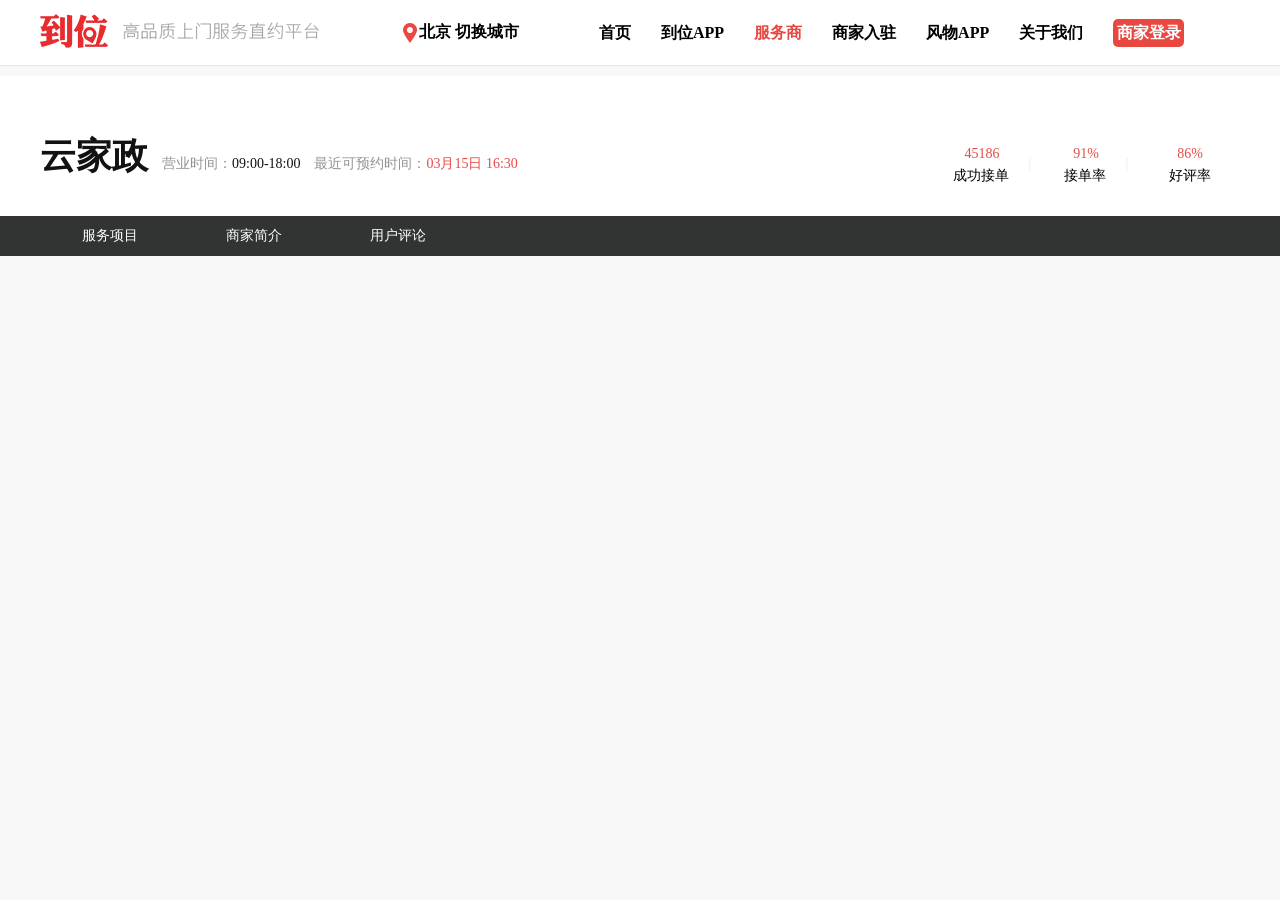
==== yunjiazheng.html @ d49d968a "demo" ====
<!DOCTYPE html>
<html lang="en">
<head>
    <meta charset="UTF-8">
    <title>云家政_官方直约店 - 到位上门服务_品质保障</title>
    <link rel="stylesheet" href="./reset/reset.css">
    <link rel="stylesheet" href="./css/header.css">
    <link rel="stylesheet" href="./css/shangjia.css">
</head>
<body>
    <header class="header">
        <div class="header_container">
            <div class="header_logo">
                <a href="javascript:" class="header_logo_a">
                    <img src="./images/shouye/logo.png" alt="">
                </a>
            </div>
            <ul class="header_nav">
                <li class="nav_item">
                    <a href="javascript:" class="nav_city">
                        <img src="./images/shouye/citypoint.png">
                        <span>北京</span>
                        <span>切换城市</span>
                    </a>
                </li>
                <li class="nav_item">
                    <a class="nav_item_link nav_red" href="javascript:">首页</a>
                </li>
                <li class="nav_item">
                    <a class="nav_item_link" href="javascript:">到位APP</a>
                </li>
                <li class="nav_item">
                    <a class="nav_item_link" href="javascript:" style="color:#e94840">服务商</a>
                </li>
                <li class="nav_item">
                    <a class="nav_item_link" href="javascript:">商家入驻</a>
                </li>
                <li class="nav_item">
                    <a class="nav_item_link" href="javascript:">风物APP</a>
                </li>
                <li class="nav_item">
                    <a class="nav_item_link" href="javascript:">关于我们</a>
                </li>
                <li class="nav_item nav_login">
                    <a class="nav_item_link nav_item_login" href="javascript:">商家登录</a>
                </li>
            </ul>
        </div>
    </header>
    <div class="htit">
        <div class="htit_center">
            <div class="htit_left">
                <div class="htit_name">云家政</div>
                <span>营业时间：<i>09:00-18:00</i></span>
                <span>最近可预约时间：<i class="htit_red">03月15日 16:30</i></span>
            </div>
            <div class="htit_right">
                <ul class="order_list">
                    <li><i>45186</i>成功接单<em>|</em></li>
                    <li><i>91%</i>接单率<em>|</em></li>
                    <li><i>86%</i>好评率</li>
                </ul>
            </div>
        </div>
    </div>
    <div class="seller_nav">
        <ul>
            <li><a href="javascript:">服务项目</a></li>
            <li><a href="javascript:">商家简介</a></li>
            <li><a href="javascript:">用户评论</a></li>
        </ul>
    </div>
    <div class="seller_detail">
        <div class="detail_left"></div>
        <div class="detail_left"></div>
    </div>
</body>
<script>
</script>
</html>
---- css/header.css ----
body {
  width: 100%;
  height: 100%;
  background: #fbf8f8;
}
body .header {
  width: 100%;
  height: 65px;
  background: #ffffff;
  border-bottom: solid 1px #e5e5e5;
}
body .header .header_container {
  height: 100%;
  width: 1200px;
  margin: 0 auto;
  display: flex;
}
body .header .header_container .header_logo {
  align-self: center;
  float: left;
  width: 280px;
}
body .header .header_container .header_logo .header_logo_a {
  float: left;
  display: inline-block;
  width: 280px;
  height: 100%;
}
body .header .header_container .header_logo .header_logo_a .header_logo img {
  position: absolute;
  width: 280px;
  height: 40px;
}
body .header .header_container .header_nav {
  align-self: center;
  width: 825px;
  height: 42px;
  margin-left: 50px;
  display: flex;
}
body .header .header_container .header_nav .nav_item {
  align-self: center;
  float: left;
  margin-left: 30px;
}
body .header .header_container .header_nav .nav_item .nav_item_link {
  font-weight: 600;
  color: #000;
}
body .header .header_container .header_nav .nav_item_link:hover {
  color: #e94840;
}
body .header .header_container .header_nav .nav_city {
  margin-right: 50px;
  align-self: center;
}
body .header .header_container .header_nav .nav_city > img {
  width: 20px;
  vertical-align: middle;
  line-height: 20px;
  margin-right: -5px;
}
body .header .header_container .header_nav .nav_city > span {
  font-weight: 700;
  color: #000;
  vertical-align: middle;
}
body .header .header_container .header_nav .nav_city > span:hover {
  color: #e94840;
}
body .header .header_container .header_nav .nav_login {
  width: 71px;
  height: 28px;
  background: #e94840;
  text-align: center;
  border-radius: 5px;
}
body .header .header_container .header_nav .nav_login .nav_item_login {
  line-height: 28px;
  color: #ffffff;
}
---- css/shangjia.css ----
body {
  background: #f8f8f8;
}
body .htit {
  width: 100%;
  height: 140px;
  margin: 10px auto 0;
  background: #fff;
}
body .htit .htit_center {
  width: 1200px;
  margin: 0 auto;
}
body .htit .htit_center .htit_left {
  float: left;
  margin-top: 10px;
  height: 120px;
}
body .htit .htit_center .htit_left .htit_name {
  font-size: 36px;
  font-weight: 700;
  line-height: 140px;
  color: #121212;
  display: inline-block;
}
body .htit .htit_center .htit_left > span {
  font-size: 14px;
  margin-left: 10px;
  color: #929292;
}
body .htit .htit_center .htit_left > span > i {
  font-style: normal;
  color: #121212;
  font-size: 14px;
}
body .htit .htit_center .htit_left > span .htit_red {
  color: #e84b47;
}
body .htit .htit_center .htit_right {
  float: right;
  height: 120px;
  margin-top: 15px;
}
body .htit .htit_center .htit_right .order_list > li {
  display: inline-block;
  line-height: 22px;
  width: 100px;
  text-align: center;
  margin-top: 52px;
  font-size: 14px;
}
body .htit .htit_center .htit_right .order_list > li > i {
  font-style: normal;
  display: block;
  color: #e84b47;
}
body .htit .htit_center .htit_right .order_list > li > em {
  font-style: normal;
  position: relative;
  bottom: 12px;
  left: 20px;
  color: #e5e5e5;
}
body .seller_nav {
  width: 100%;
  height: 40px;
  background: #323434;
}
body .seller_nav > ul {
  width: 1200px;
  margin: 0 auto;
}
body .seller_nav > ul > li {
  cursor: pointer;
  display: inline-block;
  width: 140px;
  height: 40px;
  text-align: center;
  line-height: 40px;
  font-size: 14px;
}
body .seller_nav > ul > li > a {
  color: #fff;
  text-align: center;
}
body .seller_nav > ul > li:hover {
  background: #424242;
}
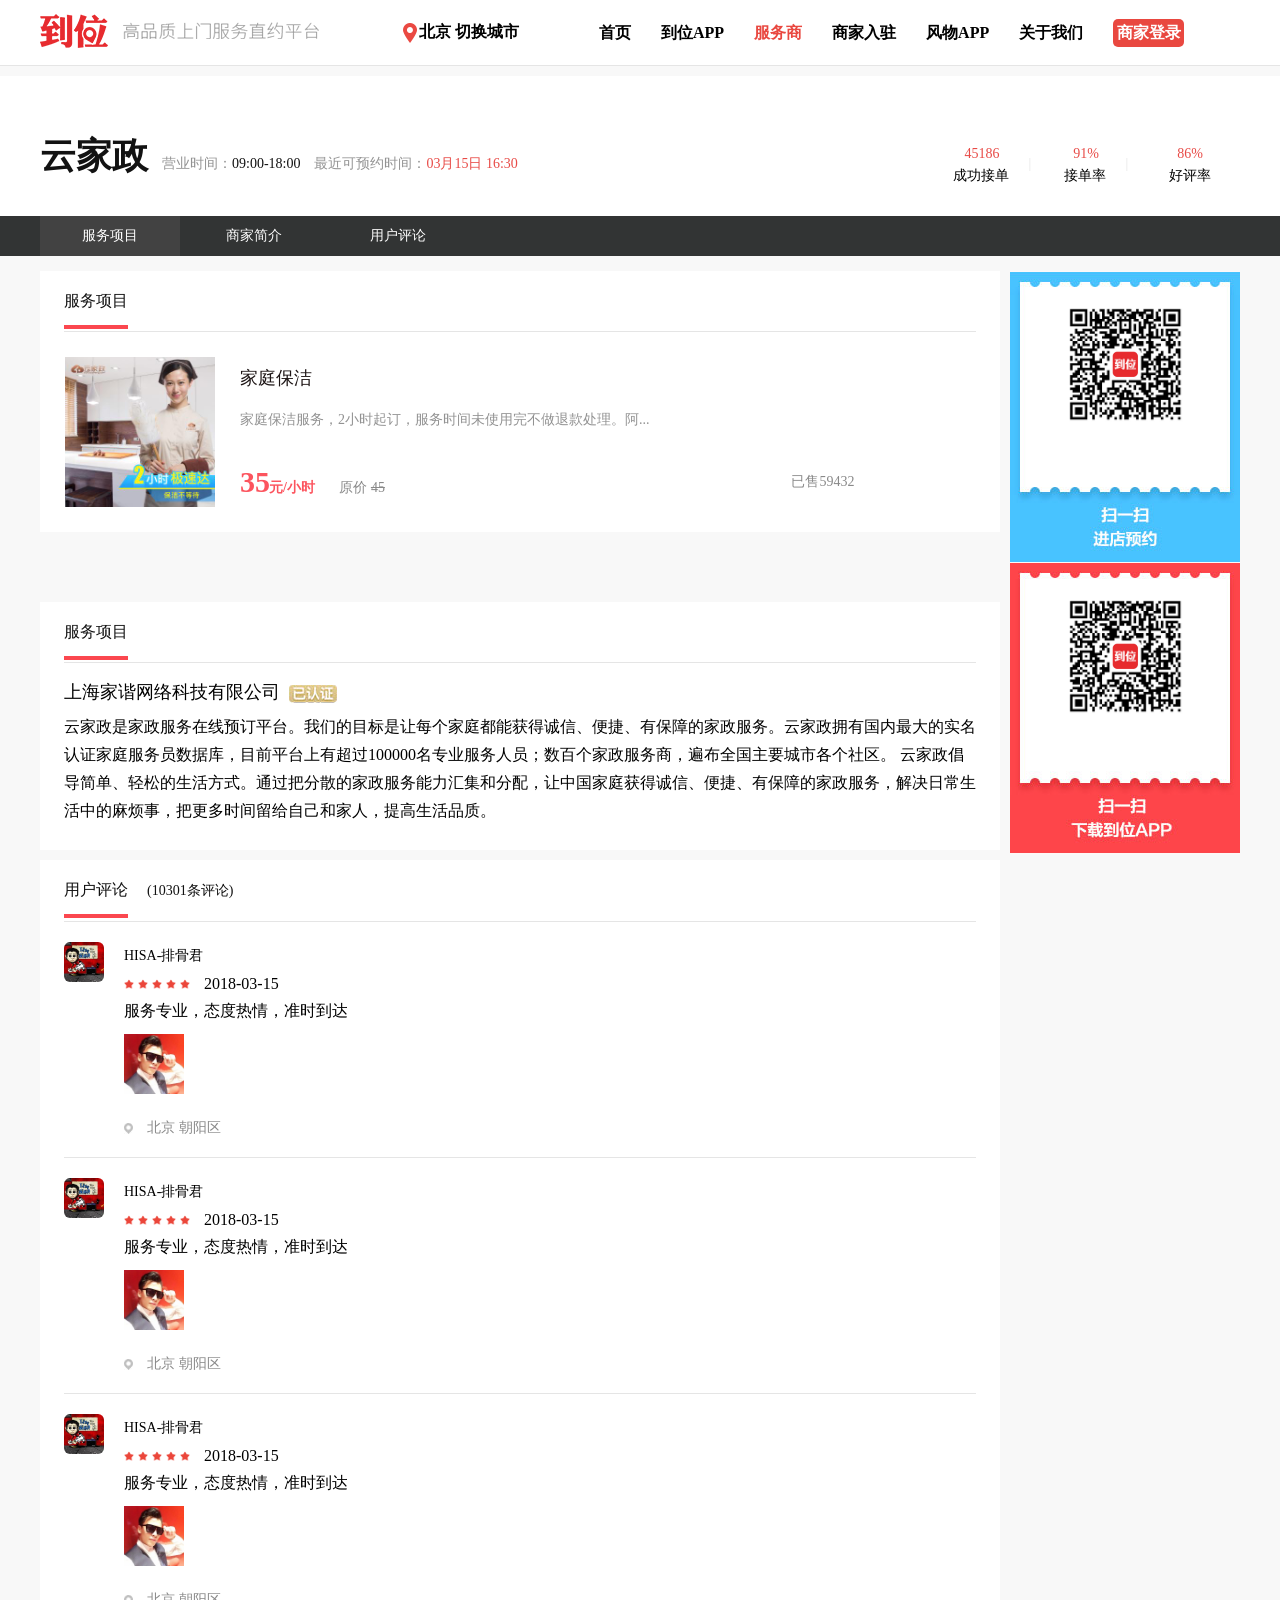
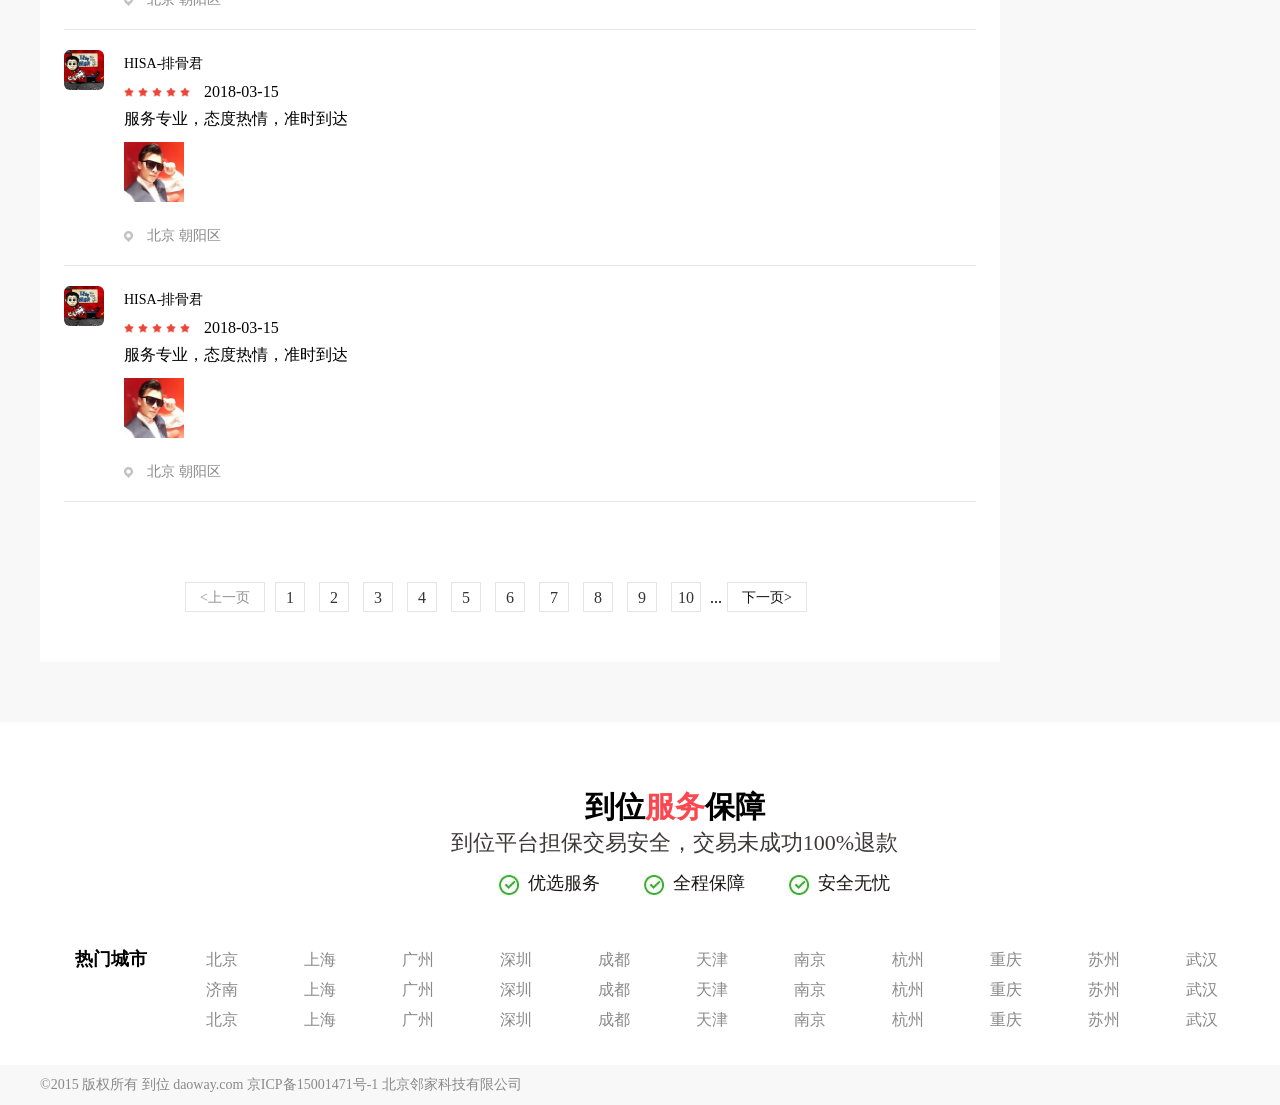
==== commit f847a316: "update" ====
--- a/yunjiazheng.html
+++ b/yunjiazheng.html
@@ -6,6 +6,7 @@
     <link rel="stylesheet" href="./reset/reset.css">
     <link rel="stylesheet" href="./css/header.css">
     <link rel="stylesheet" href="./css/shangjia.css">
+    <!--<link rel="stylesheet" href="./css/footer.css">-->
 </head>
 <body>
     <header class="header">
@@ -65,15 +66,275 @@
     </div>
     <div class="seller_nav">
         <ul>
-            <li><a href="javascript:">服务项目</a></li>
+            <li class="change_color"><a href="javascript:">服务项目</a></li>
             <li><a href="javascript:">商家简介</a></li>
             <li><a href="javascript:">用户评论</a></li>
         </ul>
     </div>
     <div class="seller_detail">
-        <div class="detail_left"></div>
-        <div class="detail_left"></div>
+        <div class="detail_left">
+            <div class="serve_demo">
+                <span>
+                    <i>服务项目</i>
+                </span>
+            </div>
+            <div class="serve_content">
+                <a href="javascript:">
+                    <div class="content_total">
+                        <img src="./images/shangjia/47bb440b-5292-4100-8b16-88779f759bf5_thumb.jpg" >
+                        <span class="total_center">
+                            <span class="total_title">家庭保洁</span>
+                            <i class="total_detail">家庭保洁服务，2小时起订，服务时间未使用完不做退款处理。阿...</i>
+                            <span class="total_money">
+                                <i class="total_price">35</i>
+                                <i class="total_time">元/小时</i>
+                                <i class="old_price">原价</i>
+                                <i class="old_price_a">45</i>
+                                <i class="sell_num">已售59432</i>
+                            </span>
+                        </span>
+                    </div>
+                </a>
+            </div>
+            <div class="serve_blank"></div>
+            <div class="seller_synopsis">
+                <div class="synopsis_title">
+                    <span>
+                        <i>服务项目</i>
+                    </span>
+                </div>
+                <div class="company_name">
+                    <span>上海家谐网络科技有限公司</span>
+                    <img src="./images/yunjiazheng/renzheng.jpg">
+                </div>
+                <p class="company_synopsis">云家政是家政服务在线预订平台。我们的目标是让每个家庭都能获得诚信、便捷、有保障的家政服务。云家政拥有国内最大的实名认证家庭服务员数据库，目前平台上有超过100000名专业服务人员；数百个家政服务商，遍布全国主要城市各个社区。
+                    云家政倡导简单、轻松的生活方式。通过把分散的家政服务能力汇集和分配，让中国家庭获得诚信、便捷、有保障的家政服务，解决日常生活中的麻烦事，把更多时间留给自己和家人，提高生活品质。
+                </p>
+            </div>
+            <div class="page_blank"></div>
+            <div class="user_assess">
+                <div class="assess_title">
+                    <span>
+                        <i>用户评论</i>
+                    </span>
+                    <i class="count">(10301条评论)</i>
+                </div>
+                <div class="assess_list">
+                    <div class="assess_item">
+                        <img src="./images/yunjiazheng/132%20(3).jpg" alt="">
+                        <ul class="comment">
+                            <li class="user_name">HISA-排骨君</li>
+                            <li class="user_info">
+                                <span class="star">
+                                    <img src="./images/yunjiazheng/red_star.png">
+                                    <img src="./images/yunjiazheng/red_star.png">
+                                    <img src="./images/yunjiazheng/red_star.png">
+                                    <img src="./images/yunjiazheng/red_star.png">
+                                    <img src="./images/yunjiazheng/red_star.png">
+                                </span>
+                                <span class="date">2018-03-15</span>
+                            </li>
+                            <li class="comments_detail"><span>服务专业，态度热情，准时到达</span></li>
+                            <li class="comments_img">
+                                <img src="./images/yunjiazheng/132%20(2).jpg">
+                            </li>
+                            <li class="city_position">
+                                <img src="./images/yunjiazheng/position.jpg" >
+                                <span>北京 朝阳区</span>
+                            </li>
+                        </ul>
+                    </div>
+                    <div class="assess_item">
+                        <img src="./images/yunjiazheng/132%20(3).jpg" alt="">
+                        <ul class="comment">
+                            <li class="user_name">HISA-排骨君</li>
+                            <li class="user_info">
+                                <span class="star">
+                                    <img src="./images/yunjiazheng/red_star.png">
+                                    <img src="./images/yunjiazheng/red_star.png">
+                                    <img src="./images/yunjiazheng/red_star.png">
+                                    <img src="./images/yunjiazheng/red_star.png">
+                                    <img src="./images/yunjiazheng/red_star.png">
+                                </span>
+                                <span class="date">2018-03-15</span>
+                            </li>
+                            <li class="comments_detail"><span>服务专业，态度热情，准时到达</span></li>
+                            <li class="comments_img">
+                                <img src="./images/yunjiazheng/132%20(2).jpg">
+                            </li>
+                            <li class="city_position">
+                                <img src="./images/yunjiazheng/position.jpg" >
+                                <span>北京 朝阳区</span>
+                            </li>
+                        </ul>
+                    </div>
+                    <div class="assess_item">
+                        <img src="./images/yunjiazheng/132%20(3).jpg" alt="">
+                        <ul class="comment">
+                            <li class="user_name">HISA-排骨君</li>
+                            <li class="user_info">
+                                <span class="star">
+                                    <img src="./images/yunjiazheng/red_star.png">
+                                    <img src="./images/yunjiazheng/red_star.png">
+                                    <img src="./images/yunjiazheng/red_star.png">
+                                    <img src="./images/yunjiazheng/red_star.png">
+                                    <img src="./images/yunjiazheng/red_star.png">
+                                </span>
+                                <span class="date">2018-03-15</span>
+                            </li>
+                            <li class="comments_detail"><span>服务专业，态度热情，准时到达</span></li>
+                            <li class="comments_img">
+                                <img src="./images/yunjiazheng/132%20(2).jpg">
+                            </li>
+                            <li class="city_position">
+                                <img src="./images/yunjiazheng/position.jpg" >
+                                <span>北京 朝阳区</span>
+                            </li>
+                        </ul>
+                    </div>
+                    <div class="assess_item">
+                        <img src="./images/yunjiazheng/132%20(3).jpg" alt="">
+                        <ul class="comment">
+                            <li class="user_name">HISA-排骨君</li>
+                            <li class="user_info">
+                                <span class="star">
+                                    <img src="./images/yunjiazheng/red_star.png">
+                                    <img src="./images/yunjiazheng/red_star.png">
+                                    <img src="./images/yunjiazheng/red_star.png">
+                                    <img src="./images/yunjiazheng/red_star.png">
+                                    <img src="./images/yunjiazheng/red_star.png">
+                                </span>
+                                <span class="date">2018-03-15</span>
+                            </li>
+                            <li class="comments_detail"><span>服务专业，态度热情，准时到达</span></li>
+                            <li class="comments_img">
+                                <img src="./images/yunjiazheng/132%20(2).jpg">
+                            </li>
+                            <li class="city_position">
+                                <img src="./images/yunjiazheng/position.jpg" >
+                                <span>北京 朝阳区</span>
+                            </li>
+                        </ul>
+                    </div>
+                    <div class="assess_item">
+                        <img src="./images/yunjiazheng/132%20(3).jpg" alt="">
+                        <ul class="comment">
+                            <li class="user_name">HISA-排骨君</li>
+                            <li class="user_info">
+                                <span class="star">
+                                    <img src="./images/yunjiazheng/red_star.png">
+                                    <img src="./images/yunjiazheng/red_star.png">
+                                    <img src="./images/yunjiazheng/red_star.png">
+                                    <img src="./images/yunjiazheng/red_star.png">
+                                    <img src="./images/yunjiazheng/red_star.png">
+                                </span>
+                                <span class="date">2018-03-15</span>
+                            </li>
+                            <li class="comments_detail"><span>服务专业，态度热情，准时到达</span></li>
+                            <li class="comments_img">
+                                <img src="./images/yunjiazheng/132%20(2).jpg">
+                            </li>
+                            <li class="city_position">
+                                <img src="./images/yunjiazheng/position.jpg" >
+                                <span>北京 朝阳区</span>
+                            </li>
+                        </ul>
+                    </div>
+                </div>
+            </div>
+            <div class="paging">
+                <div class="paging_center">
+                    <a class="last_page" href="javascript:">&lt上一页</a>
+                    <div class="page_num">
+                        <a href="javascript:">1</a>
+                        <a href="javascript:">2</a>
+                        <a href="javascript:">3</a>
+                        <a href="javascript:">4</a>
+                        <a href="javascript:">5</a>
+                        <a href="javascript:">6</a>
+                        <a href="javascript:">7</a>
+                        <a href="javascript:">8</a>
+                        <a href="javascript:">9</a>
+                        <a href="javascript:">10</a>
+                        <span>...</span>
+                    </div>
+                    <a class="next_page" href="javascript:">下一页&gt</a>
+                </div>
+            </div>
+        </div>
+        <div class="detail_right">
+            <div class="top_ad">
+                <img src="./images/yunjiazheng/daowayApp.png" >
+            </div>
+            <div class="bottom_ad">
+                <img src="./images/yunjiazheng/daowayApp.png" >
+            </div>
+        </div>
     </div>
+    <div class="footer_total">
+        <div class="main_baozhang">
+            <h2 class="baozhang_title">到位<i>服务</i>保障</h2>
+            <p>到位平台担保交易安全，交易未成功100%退款</p>
+        </div>
+        <div class="main_safe">
+            <ul>
+                <li>
+                    <img src="./images/shouye/anquan.jpg" alt="">
+                    <span>优选服务</span>
+                </li>
+                <li>
+                    <img src="./images/shouye/anquan.jpg" alt="">
+                    <span>全程保障</span>
+                </li>
+                <li>
+                    <img src="./images/shouye/anquan.jpg" alt="">
+                    <span>安全无忧</span>
+                </li>
+            </ul>
+        </div>
+        <div class="footer">
+            <div class="footer_city">
+                <div class="city_title">热门城市</div>
+                <div class="city">
+                    <a href="javascript:">北京</a>
+                    <a href="javascript:">上海</a>
+                    <a href="javascript:">广州</a>
+                    <a href="javascript:">深圳</a>
+                    <a href="javascript:">成都</a>
+                    <a href="javascript:">天津</a>
+                    <a href="javascript:">南京</a>
+                    <a href="javascript:">杭州</a>
+                    <a href="javascript:">重庆</a>
+                    <a href="javascript:">苏州</a>
+                    <a href="javascript:">武汉</a>
+                    <a href="javascript:">济南</a>
+                    <a href="javascript:">上海</a>
+                    <a href="javascript:">广州</a>
+                    <a href="javascript:">深圳</a>
+                    <a href="javascript:">成都</a>
+                    <a href="javascript:">天津</a>
+                    <a href="javascript:">南京</a>
+                    <a href="javascript:">杭州</a>
+                    <a href="javascript:">重庆</a>
+                    <a href="javascript:">苏州</a>
+                    <a href="javascript:">武汉</a>
+                    <a href="javascript:">北京</a>
+                    <a href="javascript:">上海</a>
+                    <a href="javascript:">广州</a>
+                    <a href="javascript:">深圳</a>
+                    <a href="javascript:">成都</a>
+                    <a href="javascript:">天津</a>
+                    <a href="javascript:">南京</a>
+                    <a href="javascript:">杭州</a>
+                    <a href="javascript:">重庆</a>
+                    <a href="javascript:">苏州</a>
+                    <a href="javascript:">武汉</a>
+                </div>
+            </div>
+        </div>
+    </div>
+    <p class="beian_final">©2015 版权所有 到位 daoway.com 京ICP备15001471号-1 北京邻家科技有限公司</p>
+
 </body>
 <script>
 </script>
--- a/css/header.css
+++ b/css/header.css
@@ -1,7 +1,7 @@
 body {
   width: 100%;
   height: 100%;
-  background: #fbf8f8;
+  overflow-x: hidden;
 }
 body .header {
   width: 100%;
@@ -65,7 +65,7 @@
   color: #000;
   vertical-align: middle;
 }
-body .header .header_container .header_nav .nav_city > span:hover {
+body .header .header_container .header_nav .nav_city .change_city:hover {
   color: #e94840;
 }
 body .header .header_container .header_nav .nav_login {
--- a/css/shangjia.css
+++ b/css/shangjia.css
@@ -1,4 +1,6 @@
 body {
+  width: 100%;
+  height: 100%;
   background: #f8f8f8;
 }
 body .htit {
@@ -83,6 +85,428 @@
   color: #fff;
   text-align: center;
 }
-body .seller_nav > ul > li:hover {
+body .seller_nav > ul .change_color {
   background: #424242;
 }
+body .seller_detail {
+  width: 1200px;
+  margin: 15px auto 0;
+}
+body .seller_detail .detail_left {
+  box-sizing: border-box;
+  width: 960px;
+  background: #fff;
+  float: left;
+  margin-bottom: 60px;
+  margin-right: 10px;
+}
+body .seller_detail .detail_left .serve_demo {
+  box-sizing: border-box;
+  width: 95%;
+  margin: 0 auto;
+  line-height: 60px;
+  border-bottom: 1px solid #e5e5e5;
+}
+body .seller_detail .detail_left .serve_demo > span {
+  box-sizing: border-box;
+}
+body .seller_detail .detail_left .serve_demo > span > i {
+  cursor: pointer;
+  font-style: normal;
+  color: #121212;
+  font-size: 16px;
+  border-bottom: 4px solid #fb474f;
+  padding-bottom: 16px;
+}
+body .seller_detail .detail_left .serve_content {
+  height: 200px;
+  width: 100%;
+}
+body .seller_detail .detail_left .serve_content > a {
+  color: #7e8c8d;
+}
+body .seller_detail .detail_left .serve_content > a .content_total {
+  height: 200px;
+  border-bottom: 1px solid #e5e5e5;
+}
+body .seller_detail .detail_left .serve_content > a .content_total > img {
+  width: 150px;
+  height: 150px;
+  margin: 25px;
+  float: left;
+}
+body .seller_detail .detail_left .serve_content > a .content_total .total_center {
+  position: relative;
+  top: 25px;
+  width: 64%;
+  float: left;
+  height: 42px;
+  line-height: 42px;
+}
+body .seller_detail .detail_left .serve_content > a .content_total .total_center > i {
+  text-align: left;
+  font-style: normal;
+  height: 42px;
+  line-height: 42px;
+}
+body .seller_detail .detail_left .serve_content > a .content_total .total_center .total_title {
+  display: block;
+  font-size: 18px;
+  color: #1d1515;
+}
+body .seller_detail .detail_left .serve_content > a .content_total .total_center .total_detail {
+  display: block;
+  color: #929292;
+  font-size: 14px;
+}
+body .seller_detail .detail_left .serve_content > a .content_total .total_center .total_money {
+  display: block;
+  height: 42px;
+  margin-top: 20px;
+}
+body .seller_detail .detail_left .serve_content > a .content_total .total_center .total_money > i {
+  text-align: left;
+  font-style: normal;
+  height: 42px;
+  line-height: 42px;
+}
+body .seller_detail .detail_left .serve_content > a .content_total .total_center .total_money .total_price {
+  font-size: 30px;
+  color: #fc545e;
+  font-weight: 700;
+}
+body .seller_detail .detail_left .serve_content > a .content_total .total_center .total_money .total_time {
+  margin-left: -5px;
+  color: #fc545e;
+  font-size: 14px;
+  font-weight: 700;
+}
+body .seller_detail .detail_left .serve_content > a .content_total .total_center .total_money .old_price {
+  font-size: 14px;
+  color: #898989;
+  margin-left: 20px;
+}
+body .seller_detail .detail_left .serve_content > a .content_total .total_center .total_money .old_price_a {
+  font-size: 14px;
+  color: #898989;
+  text-decoration: line-through;
+}
+body .seller_detail .detail_left .serve_content > a .content_total .total_center .total_money .sell_num {
+  font-size: 14px;
+  color: #898989;
+  float: right;
+  margin-left: -60px;
+}
+body .seller_detail .detail_left .serve_blank {
+  width: 100%;
+  display: block;
+  background: #f8f8f8;
+  height: 70px;
+}
+body .seller_detail .detail_left .seller_synopsis {
+  box-sizing: border-box;
+  width: 95%;
+  margin: 0 auto;
+  line-height: 60px;
+}
+body .seller_detail .detail_left .seller_synopsis .synopsis_title {
+  border-bottom: 1px solid #e5e5e5;
+}
+body .seller_detail .detail_left .seller_synopsis .synopsis_title > span {
+  box-sizing: border-box;
+}
+body .seller_detail .detail_left .seller_synopsis .synopsis_title > span > i {
+  cursor: pointer;
+  font-style: normal;
+  color: #121212;
+  font-size: 16px;
+  border-bottom: 4px solid #fb474f;
+  padding-bottom: 16px;
+}
+body .seller_detail .detail_left .seller_synopsis .company_name {
+  height: 40px;
+}
+body .seller_detail .detail_left .seller_synopsis .company_name > span {
+  line-height: 40px;
+  font-size: 18px;
+}
+body .seller_detail .detail_left .seller_synopsis .company_name > img {
+  margin-left: 5px;
+  vertical-align: middle;
+}
+body .seller_detail .detail_left .seller_synopsis .company_synopsis {
+  line-height: 28px;
+  margin: 10px 0 25px;
+  font-size: 16px;
+  text-align: left;
+}
+body .seller_detail .detail_left .page_blank {
+  width: 100%;
+  display: block;
+  background: #f8f8f8;
+  height: 10px;
+}
+body .seller_detail .detail_left .user_assess {
+  box-sizing: border-box;
+  width: 95%;
+  margin: 0 auto;
+  line-height: 60px;
+}
+body .seller_detail .detail_left .user_assess .assess_title {
+  border-bottom: 1px solid #e5e5e5;
+}
+body .seller_detail .detail_left .user_assess .assess_title > span {
+  box-sizing: border-box;
+}
+body .seller_detail .detail_left .user_assess .assess_title > span > i {
+  cursor: pointer;
+  font-style: normal;
+  color: #121212;
+  font-size: 16px;
+  border-bottom: 4px solid #fb474f;
+  padding-bottom: 16px;
+}
+body .seller_detail .detail_left .user_assess .assess_title .count {
+  font-style: normal;
+  color: #121212;
+  font-size: 14px;
+  margin-left: 15px;
+}
+body .seller_detail .detail_left .user_assess .assess_list {
+  width: 960px;
+}
+body .seller_detail .detail_left .user_assess .assess_list .assess_item {
+  width: 95%;
+  margin-top: 20px;
+  border-bottom: 1px solid #e5e5e5;
+  overflow: hidden;
+}
+body .seller_detail .detail_left .user_assess .assess_list .assess_item > img {
+  width: 40px;
+  height: 40px;
+  border-radius: 6px;
+  float: left;
+  vertical-align: middle;
+}
+body .seller_detail .detail_left .user_assess .assess_list .assess_item .comment {
+  cursor: pointer;
+  display: inline-block;
+  margin-left: 20px;
+  width: 92%;
+}
+body .seller_detail .detail_left .user_assess .assess_list .assess_item .comment > li {
+  width: auto;
+  height: auto;
+  display: block;
+  float: none;
+  padding: 0;
+  line-height: 28px;
+}
+body .seller_detail .detail_left .user_assess .assess_list .assess_item .comment .user_name {
+  font-size: 14px;
+}
+body .seller_detail .detail_left .user_assess .assess_list .assess_item .comment .user_info .star > img {
+  width: 10px;
+  height: 10px;
+}
+body .seller_detail .detail_left .user_assess .assess_list .assess_item .comment .user_info .date {
+  margin-left: 10px;
+}
+body .seller_detail .detail_left .user_assess .assess_list .assess_item .comment .comments_detail {
+  line-height: 26px;
+  font-size: 16px;
+}
+body .seller_detail .detail_left .user_assess .assess_list .assess_item .comment .comments_img {
+  margin: 10px auto;
+}
+body .seller_detail .detail_left .user_assess .assess_list .assess_item .comment .comments_img > img {
+  margin-right: 20px;
+  width: 60px;
+  height: 60px;
+}
+body .seller_detail .detail_left .user_assess .assess_list .assess_item .comment .city_position {
+  height: 40px;
+  color: #898989;
+}
+body .seller_detail .detail_left .user_assess .assess_list .assess_item .comment .city_position > img {
+  width: 9px;
+  height: 11px;
+  margin-right: 10px;
+  vertical-align: middle;
+}
+body .seller_detail .detail_left .user_assess .assess_list .assess_item .comment .city_position > span {
+  font-size: 14px;
+}
+body .seller_detail .detail_left .paging {
+  width: 100%;
+  margin: 0 auto;
+  height: 152px;
+  clear: both;
+  text-align: center;
+}
+body .seller_detail .detail_left .paging .paging_center {
+  padding-top: 30px;
+  margin-left: 140px;
+}
+body .seller_detail .detail_left .paging .paging_center > a {
+  display: inline-block;
+  box-sizing: border-box;
+  line-height: 30px;
+  border-radius: 0;
+  font-size: 14px;
+  margin: 50px 5px;
+  float: left;
+}
+body .seller_detail .detail_left .paging .paging_center .page_num {
+  float: left;
+  display: inline-block;
+  box-sizing: border-box;
+}
+body .seller_detail .detail_left .paging .paging_center .page_num > a {
+  box-sizing: border-box;
+  text-align: center;
+  color: #333;
+  display: inline-block;
+  line-height: 30px;
+  width: 30px;
+  height: 30px;
+  border: 1px solid #e5e5e5;
+  margin: 50px 5px;
+}
+body .seller_detail .detail_left .paging .paging_center .last_page {
+  width: 80px;
+  height: 30px;
+  line-height: 30px;
+  font-size: 14px;
+  border: 1px solid #e5e5e5;
+  text-align: center;
+  display: inline-block;
+  float: left;
+  color: #929292;
+}
+body .seller_detail .detail_left .paging .paging_center .next_page {
+  width: 80px;
+  height: 30px;
+  line-height: 30px;
+  font-size: 14px;
+  color: #121212;
+  border: 1px solid #e5e5e5;
+  float: left;
+}
+body .seller_detail .detail_right {
+  width: 230px;
+  float: left;
+}
+body .seller_detail .detail_right .top_ad {
+  width: 230px;
+  height: 292px;
+  background: url('../images/yunjiazheng/fuwushang2_07.jpg'), no-repeat;
+  background-size: 230px 292px;
+  text-align: center;
+  line-height: 292px;
+}
+body .seller_detail .detail_right .top_ad > img {
+  width: 115px;
+  height: 115px;
+}
+body .seller_detail .detail_right .bottom_ad {
+  width: 230px;
+  height: 292px;
+  background: url('../images/yunjiazheng/fuwushang2_10.jpg'), no-repeat;
+  background-size: 230px 292px;
+  text-align: center;
+  line-height: 292px;
+}
+body .seller_detail .detail_right .bottom_ad > img {
+  width: 115px;
+  height: 115px;
+}
+body .footer_total {
+  background: #fff;
+  width: 1349px;
+  overflow: hidden;
+}
+body .footer_total .main_baozhang {
+  width: 1200px;
+  margin: 0 auto;
+  padding-top: 50px;
+}
+body .footer_total .main_baozhang .baozhang_title {
+  text-align: center;
+  font-size: 30px;
+  font-weight: 800;
+  margin-top: 20px;
+  margin-bottom: 10px;
+}
+body .footer_total .main_baozhang .baozhang_title > i {
+  color: #fb474f;
+  font-style: normal;
+  font-weight: 800;
+}
+body .footer_total .main_baozhang > p {
+  font-size: 22px;
+  color: #3d3838;
+  text-align: center;
+}
+body .footer_total .main_safe {
+  width: 1200px;
+  margin: 20px auto;
+}
+body .footer_total .main_safe > ul {
+  width: 1200px;
+  text-align: center;
+}
+body .footer_total .main_safe > ul > li {
+  display: inline-block;
+  margin-left: 40px;
+}
+body .footer_total .main_safe > ul > li > img {
+  vertical-align: middle;
+  margin-right: 5px;
+}
+body .footer_total .main_safe > ul > li > span {
+  font-size: 18px;
+  color: #1d1515;
+}
+body .footer_total .footer {
+  width: 1200px;
+  height: 120px;
+  margin: 50px auto 0;
+  background: #fff;
+}
+body .footer_total .footer .footer_city {
+  background: #fff;
+}
+body .footer_total .footer .footer_city .city_title {
+  float: left;
+  width: 72px;
+  height: 100px;
+  font-size: 18px;
+  font-weight: 700;
+  margin-top: 5px;
+}
+body .footer_total .footer .footer_city .city {
+  box-sizing: border-box;
+  margin-left: 30px;
+  float: left;
+  width: 1090px;
+}
+body .footer_total .footer .footer_city .city > a {
+  width: 9%;
+  height: 30px;
+  font-weight: 200;
+  font-size: 16px;
+  color: #898989;
+  display: inline-block;
+  text-align: center;
+  line-height: 30px;
+  margin-left: -4px;
+}
+body .beian_final {
+  width: 1200px;
+  margin: 0 auto;
+  text-align: left;
+  color: #898989;
+  font-size: 14px;
+  line-height: 40px;
+}
--- a/css/footer.css
+++ b/css/footer.css
@@ -0,0 +1,122 @@
+body {
+  width: 100%;
+  height: 100%;
+}
+body .main_baozhang {
+  width: 1200px;
+  margin: 0 auto;
+  padding-top: 50px;
+}
+body .main_baozhang .baozhang_title {
+  text-align: center;
+  font-size: 30px;
+  font-weight: 800;
+  margin-top: 20px;
+  margin-bottom: 10px;
+}
+body .main_baozhang .baozhang_title > i {
+  color: #fb474f;
+  font-style: normal;
+  font-weight: 800;
+}
+body .main_baozhang > p {
+  font-size: 22px;
+  color: #3d3838;
+  text-align: center;
+}
+body .main_safe {
+  width: 1200px;
+  margin: 20px auto;
+}
+body .main_safe > ul {
+  width: 1200px;
+  text-align: center;
+}
+body .main_safe > ul > li {
+  display: inline-block;
+  margin-left: 40px;
+}
+body .main_safe > ul > li > img {
+  vertical-align: middle;
+  margin-right: 5px;
+}
+body .main_safe > ul > li > span {
+  font-size: 18px;
+  color: #1d1515;
+}
+body .footer {
+  width: 1200px;
+  height: 120px;
+  margin: 50px auto 0;
+  background: #fff;
+}
+body .footer .footer_city {
+  background: #fff;
+}
+body .footer .footer_city .city_title {
+  float: left;
+  width: 72px;
+  height: 100px;
+  font-size: 18px;
+  font-weight: 700;
+  margin-top: 5px;
+}
+body .footer .footer_city .city {
+  box-sizing: border-box;
+  margin-left: 30px;
+  float: left;
+  width: 1090px;
+}
+body .footer .footer_city .city > a {
+  width: 9%;
+  height: 30px;
+  font-weight: 200;
+  font-size: 16px;
+  color: #898989;
+  display: inline-block;
+  text-align: center;
+  line-height: 30px;
+  margin-left: -4px;
+}
+body .beian {
+  width: 100%;
+  height: 220px;
+  padding-top: 50px;
+  text-align: center;
+}
+body .beian .hezuo {
+  width: 1200px;
+  text-align: left;
+  font-weight: bold;
+  color: #1d1515;
+  font-size: 18px;
+  margin: 0 auto;
+}
+body .beian .beian_list {
+  width: 1200px;
+  margin: 0 auto;
+}
+body .beian .beian_list > li {
+  float: left;
+  width: 120px;
+  height: 60px;
+  text-align: center;
+  background: #fff;
+  margin-right: 1%;
+  line-height: 60px;
+  margin-top: 20px;
+  cursor: pointer;
+}
+body .beian .beian_list > li > img {
+  width: 100px;
+  height: auto;
+  vertical-align: middle;
+}
+body .beian .beian_final {
+  width: 1200px;
+  margin: 0 auto;
+  text-align: left;
+  color: #898989;
+  font-size: 14px;
+  line-height: 40px;
+}
